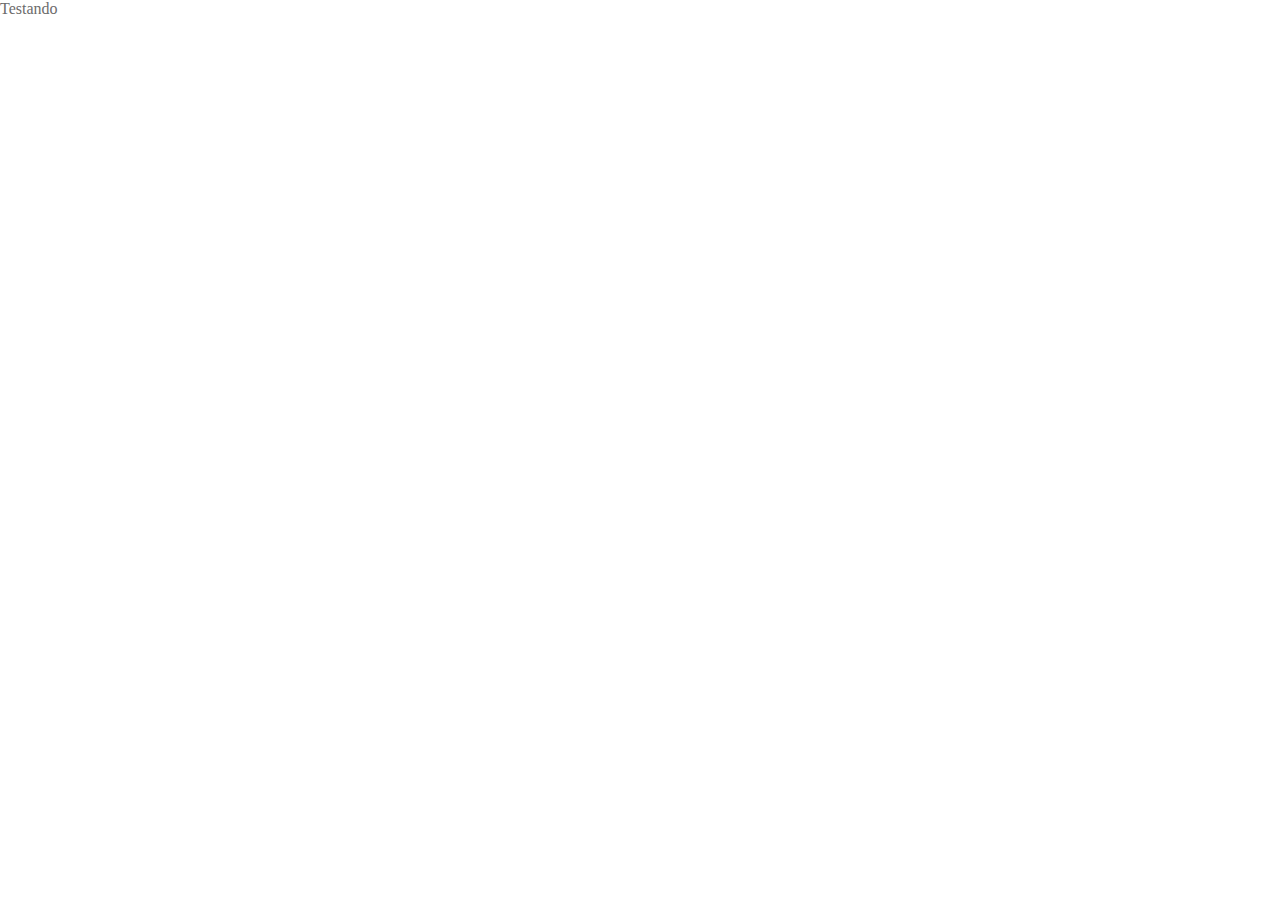
==== perfil-de-viagens/index.html @ 4f733d6b "init projeto perfil de viagens" ====
<!DOCTYPE html>
<html lang="pt-br">
<head>

    <link rel="preconnect" href="https://fonts.googleapis.com">
    <link rel="preconnect" href="https://fonts.gstatic.com" crossorigin>
    
    <meta charset="UTF-8">
    <meta name="viewport" content="width=device-width, initial-scale=1.0">
    <title>Travelgram | Perfil de viagens</title>
    <link rel="stylesheet" href="styles/index.css">

    <link href="https://fonts.googleapis.com/css2?family=Alice&family=Poppins:wght@400;700&display=swap" rel="stylesheet">

</head>
<body>
    <p>
        Testando
    </p>
</body>
</html>
---- perfil-de-viagens/styles/index.css ----
@import url(global.css);
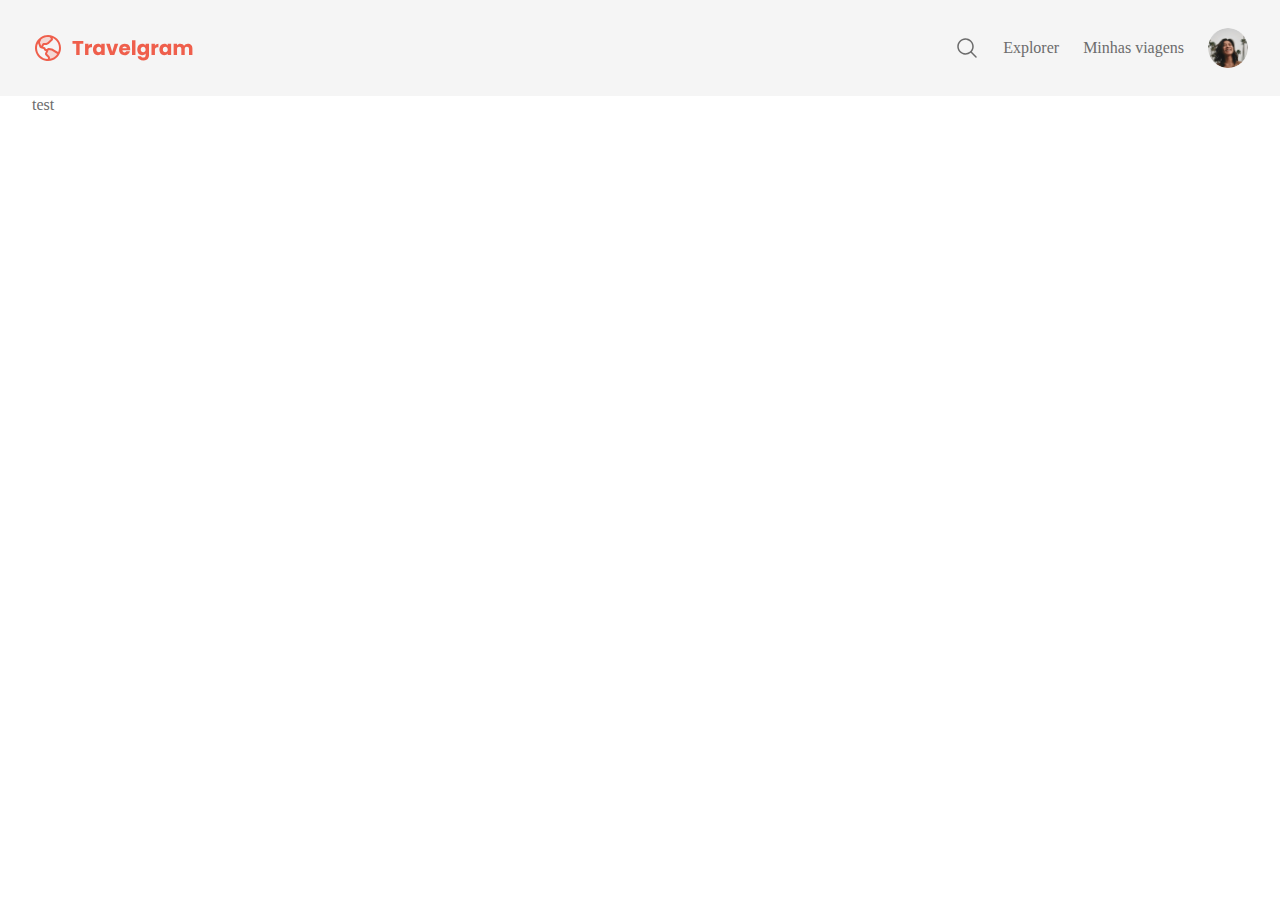
==== commit 7aa33d4a: "Done navigation" ====
--- a/perfil-de-viagens/index.html
+++ b/perfil-de-viagens/index.html
@@ -14,8 +14,35 @@
 
 </head>
 <body>
-    <p>
-        Testando
-    </p>
+    <div class="bg-surface-color">
+        <nav class="container">
+            <a href="#" id="logo">
+                <img src="assets/Logo.svg" alt="Logomarca">
+            </a>
+    
+            <ul id="primary-menu">
+                <li>
+                    <a href="#">
+                        <img src="assets/icons/MagnifyingGlass.svg" alt="Ícone de lupa">
+                    </a>
+                </li>
+                <li>
+                    <a href="#">Explorer</a>
+                </li>
+                <li>
+                    <a href="#">Minhas viagens</a>
+                </li>
+                <li>
+                    <a href="#">
+                        <img src="assets/Profile pic.png" alt="Imagem de Isabella Torres">
+                    </a>
+                </li>
+            </ul>
+        </nav>
+    </div>
+
+    <header class="container">
+        <p>test</p>
+    </header>
 </body>
 </html>--- a/perfil-de-viagens/styles/index.css
+++ b/perfil-de-viagens/styles/index.css
@@ -1 +1,2 @@
-@import url(global.css);+@import url(global.css);
+@import url(nav.css);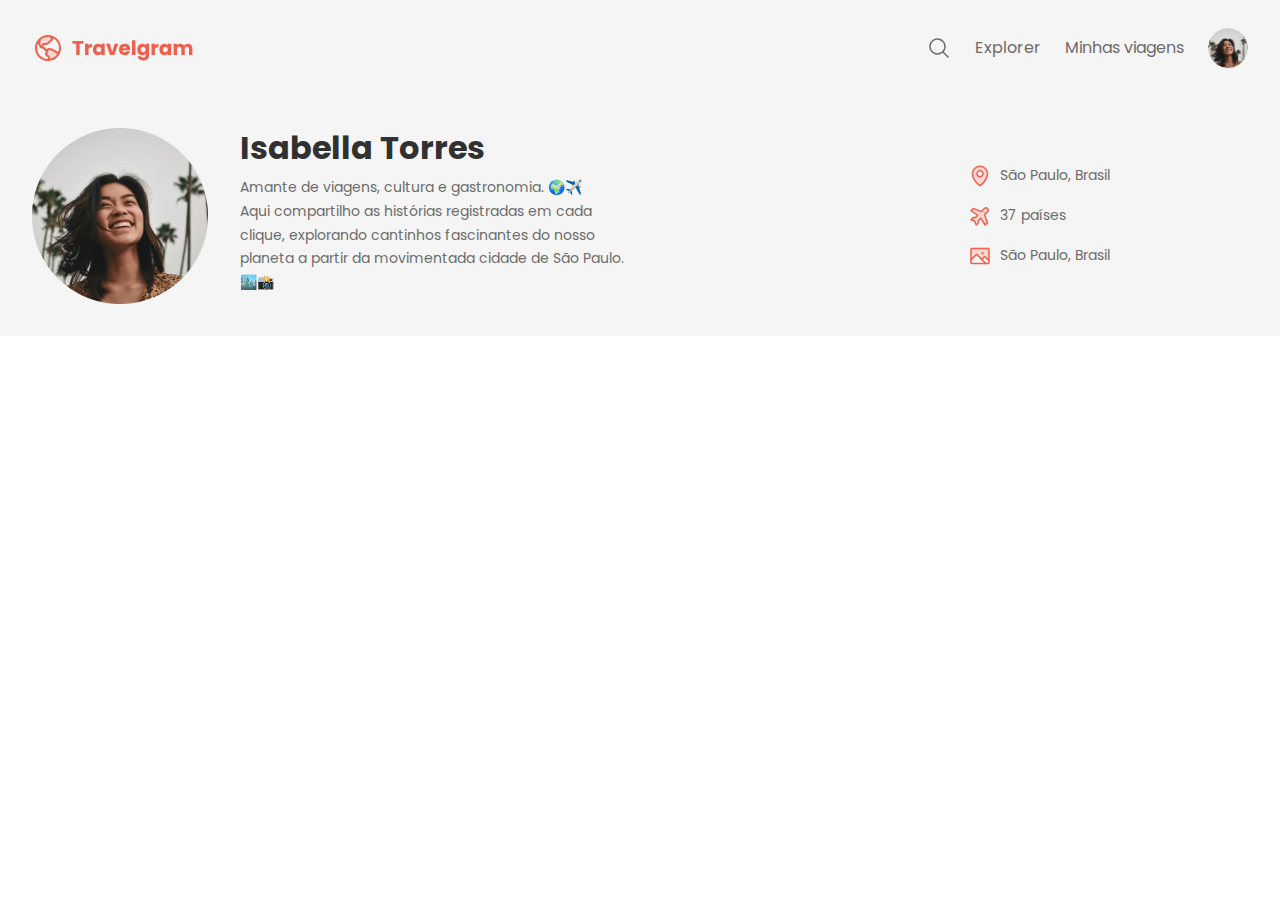
==== commit 93bcf9bd: "Done header" ====
--- a/perfil-de-viagens/index.html
+++ b/perfil-de-viagens/index.html
@@ -39,10 +39,44 @@
                 </li>
             </ul>
         </nav>
+   
+
+        <header>
+            <div class="container">
+                <div id="profile">
+                    <img src="assets/Profile pic.png" alt="Imagem de Isabella Torres">
+                    <div>
+                        <h1>Isabella Torres</h1>
+                        <p>
+                            Amante de viagens, cultura e gastronomia. 🌍✈️  <br>
+                            Aqui compartilho as histórias registradas em cada clique, explorando cantinhos fascinantes do nosso planeta a partir da movimentada cidade de São Paulo. 🏙️📸
+                        </p>
+                    </div>
+                </div>
+                
+                <ul id="info">
+                    <li>
+                        <img src="assets/icons/MapPin.svg" alt="Icone de mapa">
+                        <span>São Paulo, Brasil</span>
+                    </li>
+                    <li>
+                        <img src="assets/icons/AirplaneTilt.svg" alt="Icone de avião">
+                        <span>37 países</span>
+                    </li>
+                    <li>
+                        <img src="assets/icons/Image.svg" alt="Icone de imagem">
+                        <span>São Paulo, Brasil</span>
+                    </li>
+                </ul>
+            </div>
+            
+        </header>
+
     </div>
-
-    <header class="container">
-        <p>test</p>
-    </header>
+    <div class="bg-surface-color">
+        <footer class="container">
+        
+        </footer>
+    </div>    
 </body>
 </html>--- a/perfil-de-viagens/styles/index.css
+++ b/perfil-de-viagens/styles/index.css
@@ -1,2 +1,3 @@
 @import url(global.css);
-@import url(nav.css);+@import url(nav.css);
+@import url(header.css);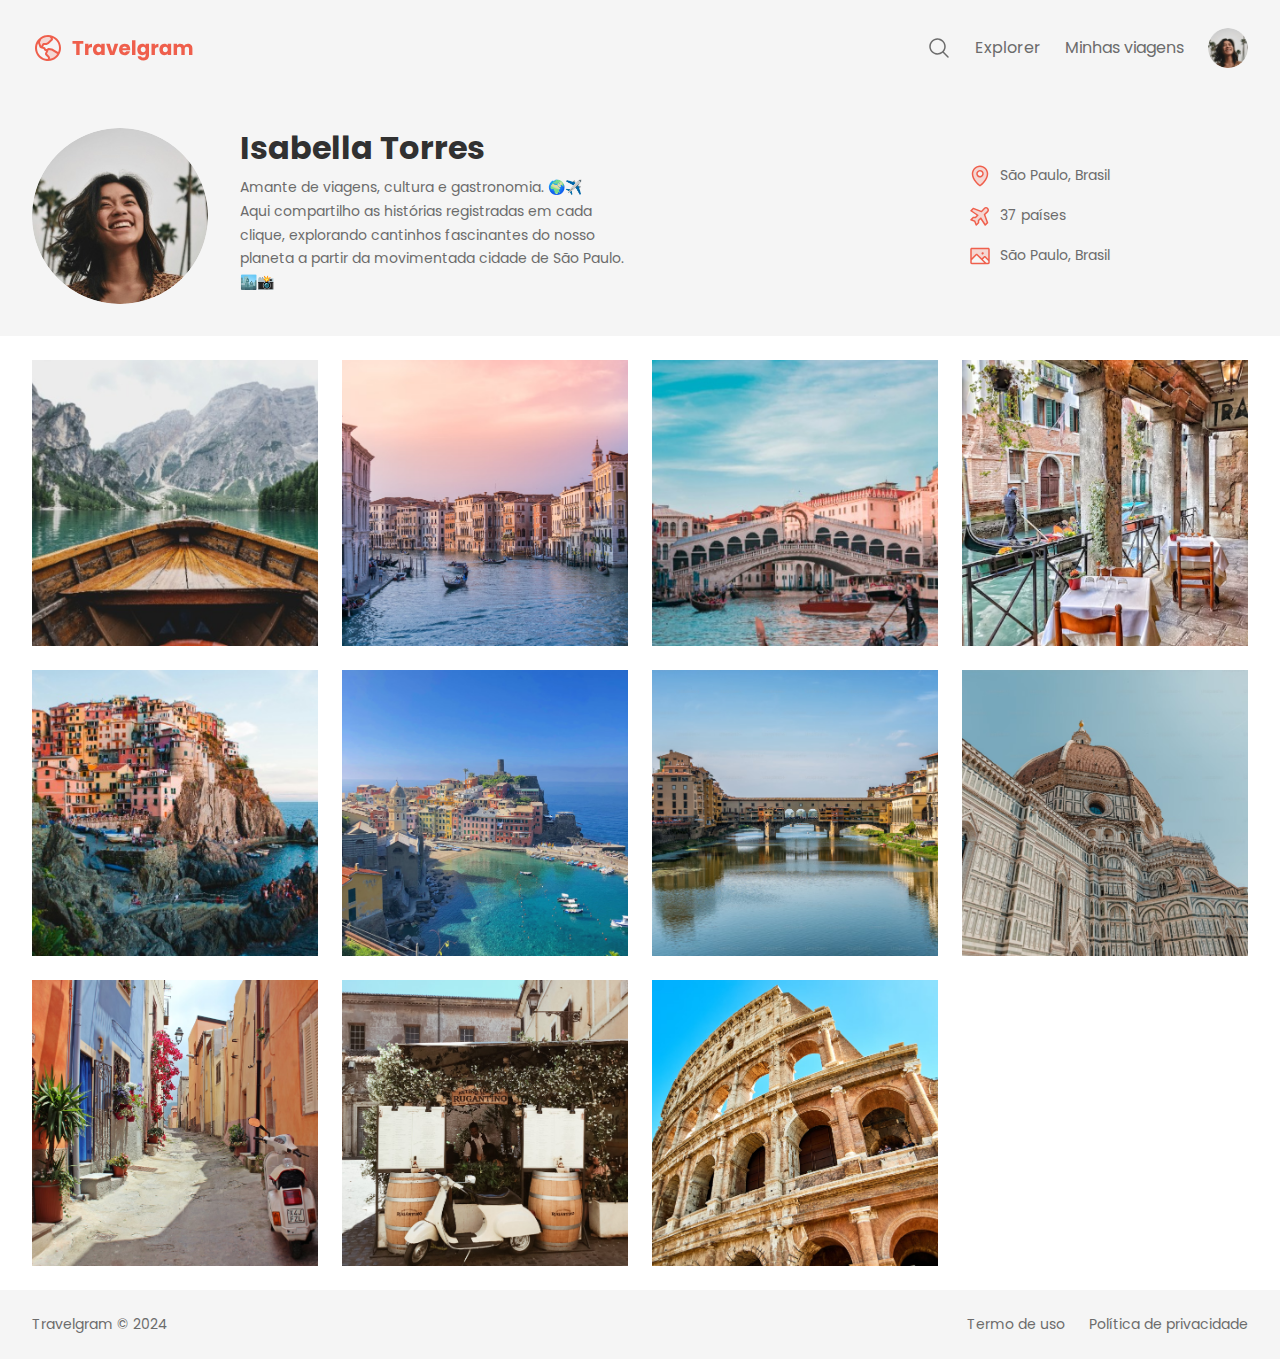
==== commit a1f7ed73: "Final project" ====
--- a/perfil-de-viagens/index.html
+++ b/perfil-de-viagens/index.html
@@ -73,9 +73,24 @@
         </header>
 
     </div>
+    <main class="container">
+        <img src="assets/images/Image 01.png" alt="...">
+        <img src="assets/images/Image 02.png" alt="...">
+        <img src="assets/images/Image 03.png" alt="...">
+        <img src="assets/images/Image 04.png" alt="...">
+        <img src="assets/images/Image 05.png" alt="...">
+        <img src="assets/images/Image 06.png" alt="...">
+        <img src="assets/images/Image 07.png" alt="...">
+        <img src="assets/images/Image 08.png" alt="...">
+        <img src="assets/images/Image 09.png" alt="...">
+        <img src="assets/images/Image 10.png" alt="...">
+        <img src="assets/images/Image 12.png" alt="...">
+    </main>
     <div class="bg-surface-color">
         <footer class="container">
-        
+            <span>Travelgram &copy; 2024</span>
+            <span>Termo de uso</span>
+            <span>Política de privacidade</span>
         </footer>
     </div>    
 </body>
--- a/perfil-de-viagens/styles/index.css
+++ b/perfil-de-viagens/styles/index.css
@@ -1,3 +1,5 @@
 @import url(global.css);
 @import url(nav.css);
-@import url(header.css);+@import url(header.css);
+@import url(main.css);
+@import url(footer.css);